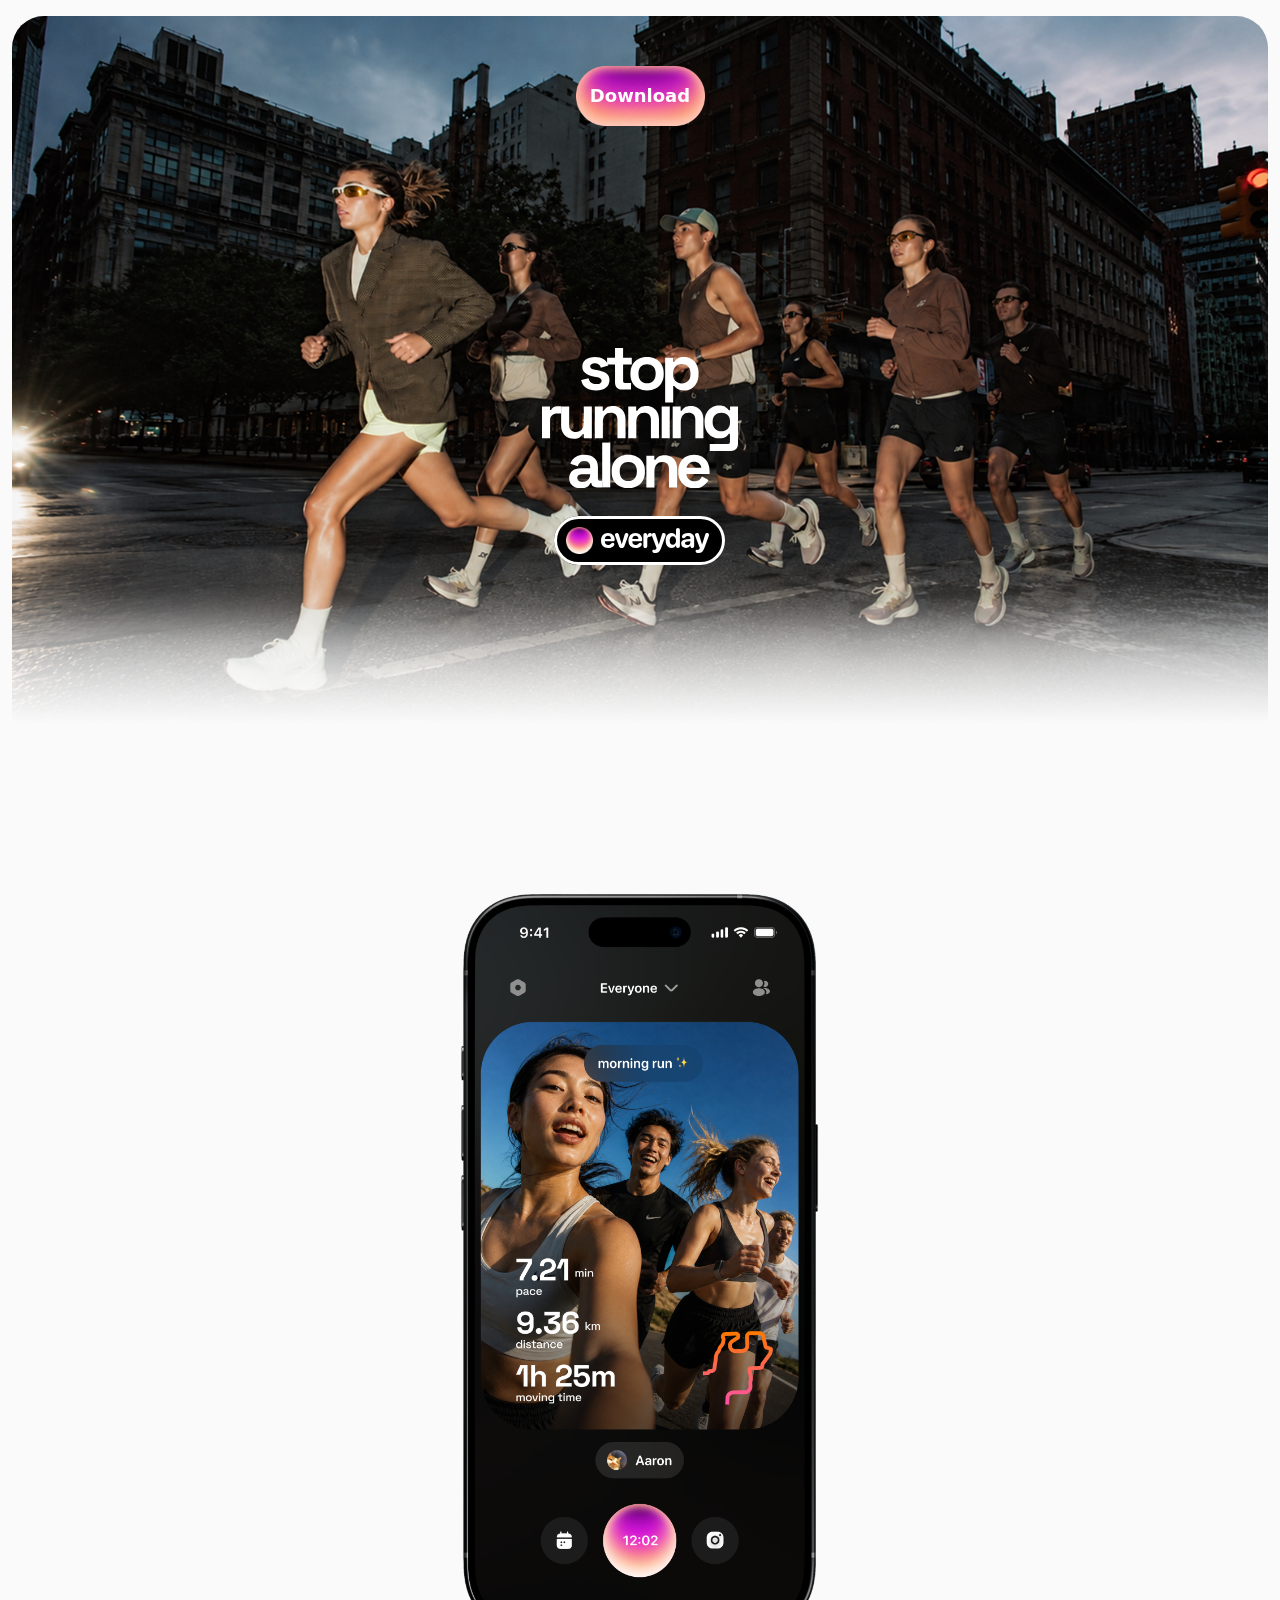
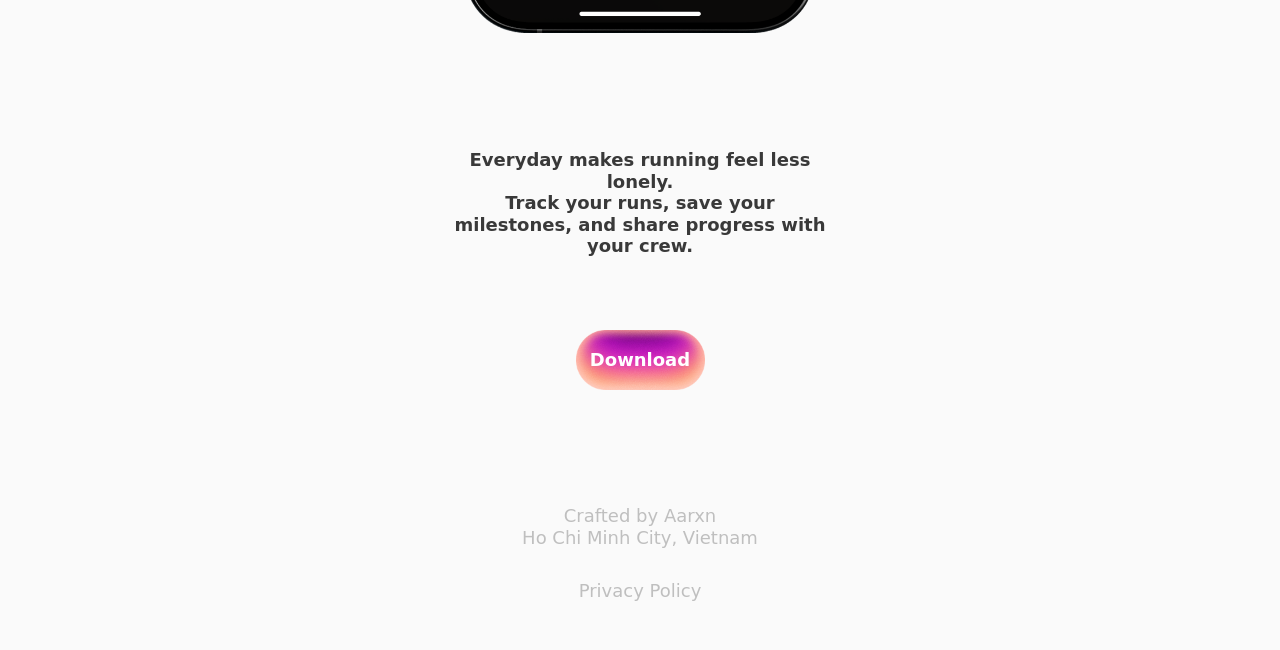
==== docs/index.html @ 4e873512 "Deploy site from docs on main" ====
<!DOCTYPE html>
  <html lang="en">
    <head>
      
      <meta charset="UTF-8" />
      <meta name="viewport" content="width=device-width, initial-scale=1.0" />
      <title>Next.js website development</title>
      <meta name="description" content="This web application offers a seamless user experience for building and managing websites, catering to developers and businesses seeking efficient solutions." />
      <meta name="robots" content="noindex, nofollow" />
      <style>html, body { height: 100%; margin: 0; } #root { height: 100%; }</style>
      
      <script type="module" crossorigin src="./assets/index-ZAWgYov5.js"></script>
      <link rel="stylesheet" crossorigin href="./assets/index-TXrZiyWO.css">
    </head>

    <body>
      
      <div id="root"></div>
      
    </body>
  </html>
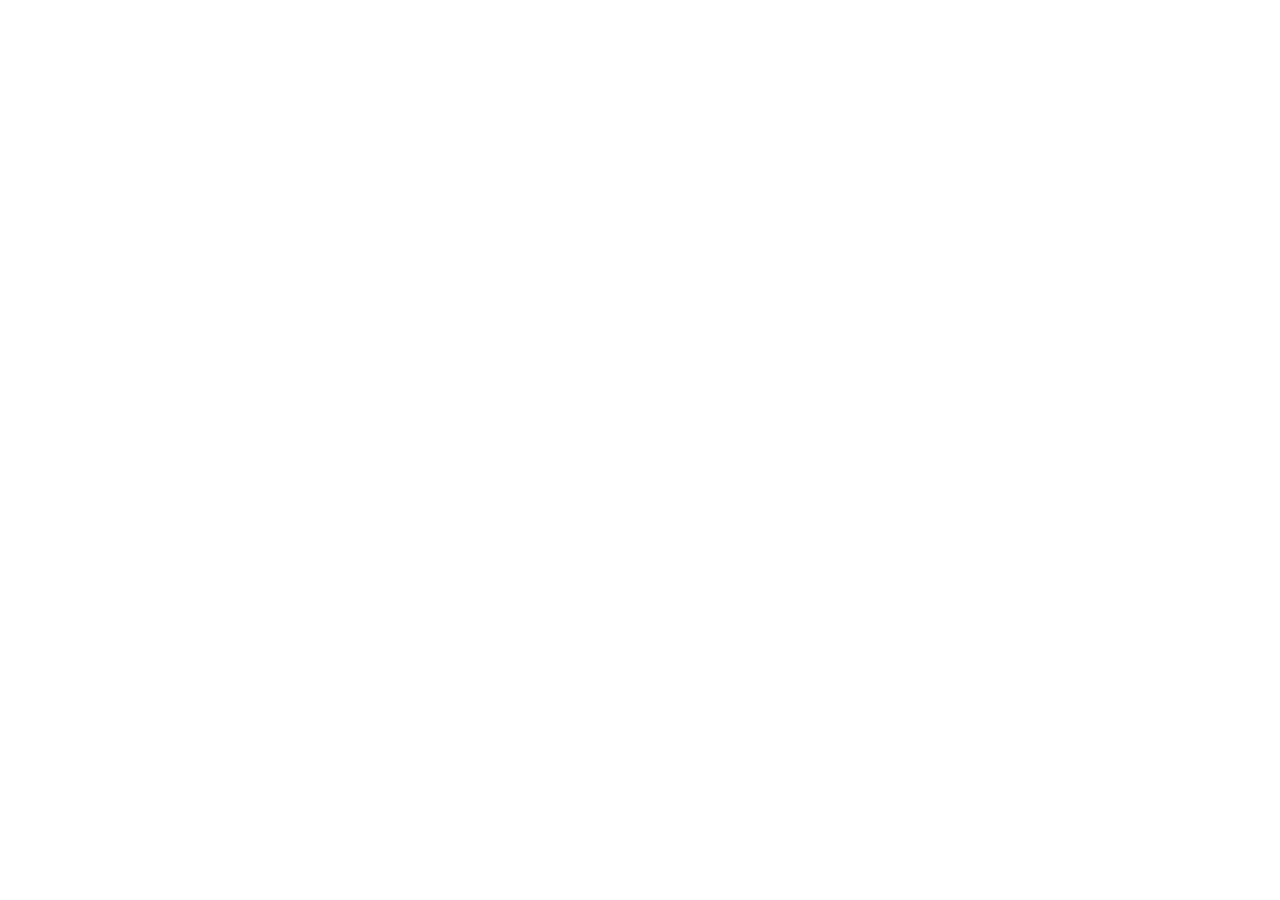
==== commit 529f7123: "Update GitHub Pages build" ====
--- a/docs/index.html
+++ b/docs/index.html
@@ -5,13 +5,25 @@
       
       <meta charset="UTF-8" />
       <meta name="viewport" content="width=device-width, initial-scale=1.0" />
-      <title>Next.js website development</title>
-      <meta name="description" content="This web application offers a seamless user experience for building and managing websites, catering to developers and businesses seeking efficient solutions." />
-      <meta name="robots" content="noindex, nofollow" />
+      <title>Everyday - Run with your crew</title>
+      <meta name="description" content="Everyday makes running feel less lonely. Track your runs, save milestones, and share progress with your crew." />
+      <meta name="robots" content="index, follow" />
+      <link rel="canonical" href="https://runeveryday.club/" />
+      <meta property="og:type" content="website" />
+      <meta property="og:title" content="Everyday - Run with your crew" />
+      <meta property="og:description" content="Everyday makes running feel less lonely. Track your runs, save milestones, and share progress with your crew." />
+      <meta property="og:url" content="https://runeveryday.club/" />
+      <meta property="og:image" content="cover-preview.png" />
+      <meta property="og:image:width" content="1624" />
+      <meta property="og:image:height" content="913" />
+      <meta name="twitter:card" content="summary_large_image" />
+      <meta name="twitter:title" content="Everyday - Run with your crew" />
+      <meta name="twitter:description" content="Everyday makes running feel less lonely. Track your runs, save milestones, and share progress with your crew." />
+      <meta name="twitter:image" content="cover-preview.png" />
       <style>html, body { height: 100%; margin: 0; } #root { height: 100%; }</style>
       
-      <script type="module" crossorigin src="./assets/index-ZAWgYov5.js"></script>
-      <link rel="stylesheet" crossorigin href="./assets/index-TXrZiyWO.css">
+      <script type="module" crossorigin src="/assets/index-7B5mhxrJ.js"></script>
+      <link rel="stylesheet" crossorigin href="/assets/index-CakIlCkS.css">
     </head>
 
     <body>
@@ -20,4 +32,4 @@
       
     </body>
   </html>
-  +  
